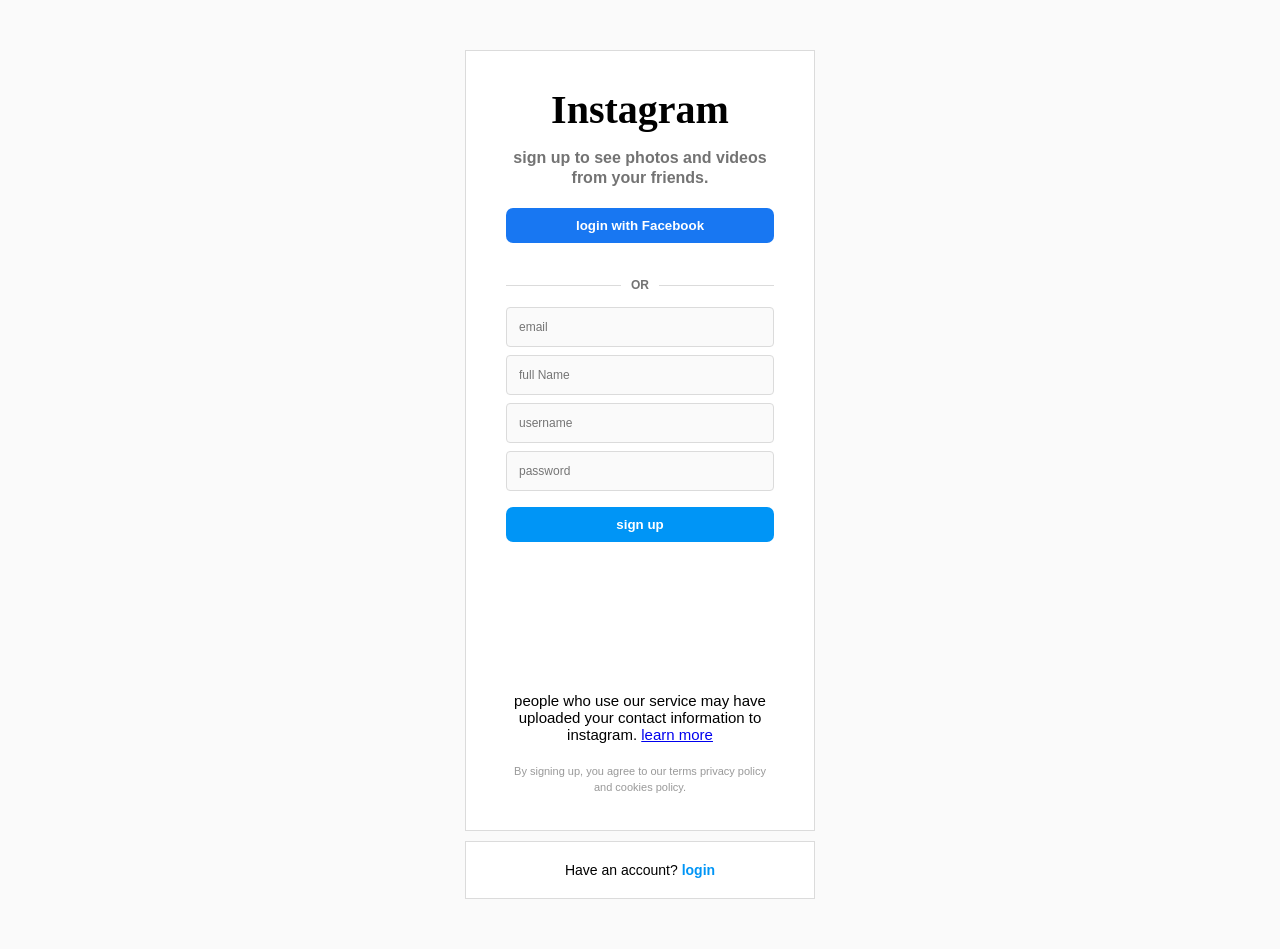
==== instagram-signup.html @ 35f0b556 "Add files via upload" ====
<html lang="en">
<head>
  <meta charset="UTF-8">
  <meta name="viewport" content="width=device-width, initial-scale=1.0">
  <title>Instagram sign up</title>
  <link rel="stylesheet" href="instagram-signup.css">
</head>
<body>

    <link rel="stylesheet" href="instagram-signup.css">
   <div class="container">
    <div class="signup-box">
      <h1>Instagram</h1>
      <p class="intro">
        sign up to see photos and videos from your friends.
      </p>

      <button class="facebook-btn">
        login with Facebook
     </button>

     <div class="or">
      <span></span>
      <p>OR</p>
      <span></span>
     </div>

     <form id="signupform">

      <input type="email" id="email" placeholder="email">

      <input type="text" id="fulname" placeholder="full Name">

      <input type="text" id="username" placeholder="username">

      <input type="password" id="password" placeholder="password">

      <button type="submit" class="signup-btn">
        sign up
      </button>
      </form>

      <p class="more">
        people who use our service may have uploaded 
        your contact information to instagram. <a href="#">learn more</a>

      </p>

      <p class="terms">
        By signing up, you agree to our terms privacy
        policy and cookies policy.
      </p>

      </div>

      <div class="login-box">
        Have an account?
        <a href="#">login</a>
       </div>
       </div>

  <script></script>
</body>
</html>
---- instagram-signup.css ----
* {
    margin: 0;
    padding: 0;
    box-sizing: border-box;
}

body {
    font-family: Arial, sans-serif;
    background-color: #fafafa;
}

.container {
    width: 350px;
    margin: 50px auto;
}

.signup-box {
    background-color: white;
    border: 1px solid #dbdbdb;
    padding: 35px 40px;
    text-align: center;
}

h1 {
    font-family: cursive;
    font-size: 40px;
    margin-bottom: 15px;
}

.intro {
    color: #737373;
    font-size: 16px;
    font-weight: bold;
    line-height: 20px;
    margin-bottom: 20px;
}

.facebook-btn,
.signup-btn {
    width: 100%;
    border: none;
    color: white;
    padding: 10px;
    border-radius: 7px;
    font-weight: bold;
    cursor: pointer;
}

.facebook-btn {
    background-color: #1877f2;
    margin-bottom: 20px;
}

.or {
    display: flex;
    align-items: center;
    gap: 10px;
    margin: 15px 0;
}

.or span {
    height: 1px;
    background-color: #dbdbdb;
    flex: 1;
}

.or p {
    color: #737373;
    font-size: 12px;
    font-weight: bold;
}

input {
    width: 100%;
    padding: 12px;
    margin-bottom: 8px;
    border: 1px solid #dbdbdb;
    background-color: #fafafa;
    border-radius: 4px;
    font-size: 12px;
}

input:focus {
    outline: none;
    border-color: #999;
}

.signup-btn {
    background-color: #0095f6;
    margin-top: 8px;
}

.signup-btn:hover {
    background-color: #1877f2;
}

.terms {
    color: #737373ba;
    font-size: 11px;
    line-height: 16px;
    margin-top: 20px;
}

.login-box {
    background-color: white;
    border: 1px solid #dbdbdb;
    margin-top: 10px;
    padding: 20px;
    text-align: center;
    font-size: 14px;
}

.login-box a {
    color: #0095f6;
    font-weight: bold;
    text-decoration: none;
}


.more{margin-top: 150px;
font-size: 15px;
color: black;
}
---- instagram-signup.css ----
* {
    margin: 0;
    padding: 0;
    box-sizing: border-box;
}

body {
    font-family: Arial, sans-serif;
    background-color: #fafafa;
}

.container {
    width: 350px;
    margin: 50px auto;
}

.signup-box {
    background-color: white;
    border: 1px solid #dbdbdb;
    padding: 35px 40px;
    text-align: center;
}

h1 {
    font-family: cursive;
    font-size: 40px;
    margin-bottom: 15px;
}

.intro {
    color: #737373;
    font-size: 16px;
    font-weight: bold;
    line-height: 20px;
    margin-bottom: 20px;
}

.facebook-btn,
.signup-btn {
    width: 100%;
    border: none;
    color: white;
    padding: 10px;
    border-radius: 7px;
    font-weight: bold;
    cursor: pointer;
}

.facebook-btn {
    background-color: #1877f2;
    margin-bottom: 20px;
}

.or {
    display: flex;
    align-items: center;
    gap: 10px;
    margin: 15px 0;
}

.or span {
    height: 1px;
    background-color: #dbdbdb;
    flex: 1;
}

.or p {
    color: #737373;
    font-size: 12px;
    font-weight: bold;
}

input {
    width: 100%;
    padding: 12px;
    margin-bottom: 8px;
    border: 1px solid #dbdbdb;
    background-color: #fafafa;
    border-radius: 4px;
    font-size: 12px;
}

input:focus {
    outline: none;
    border-color: #999;
}

.signup-btn {
    background-color: #0095f6;
    margin-top: 8px;
}

.signup-btn:hover {
    background-color: #1877f2;
}

.terms {
    color: #737373ba;
    font-size: 11px;
    line-height: 16px;
    margin-top: 20px;
}

.login-box {
    background-color: white;
    border: 1px solid #dbdbdb;
    margin-top: 10px;
    padding: 20px;
    text-align: center;
    font-size: 14px;
}

.login-box a {
    color: #0095f6;
    font-weight: bold;
    text-decoration: none;
}


.more{margin-top: 150px;
font-size: 15px;
color: black;
}
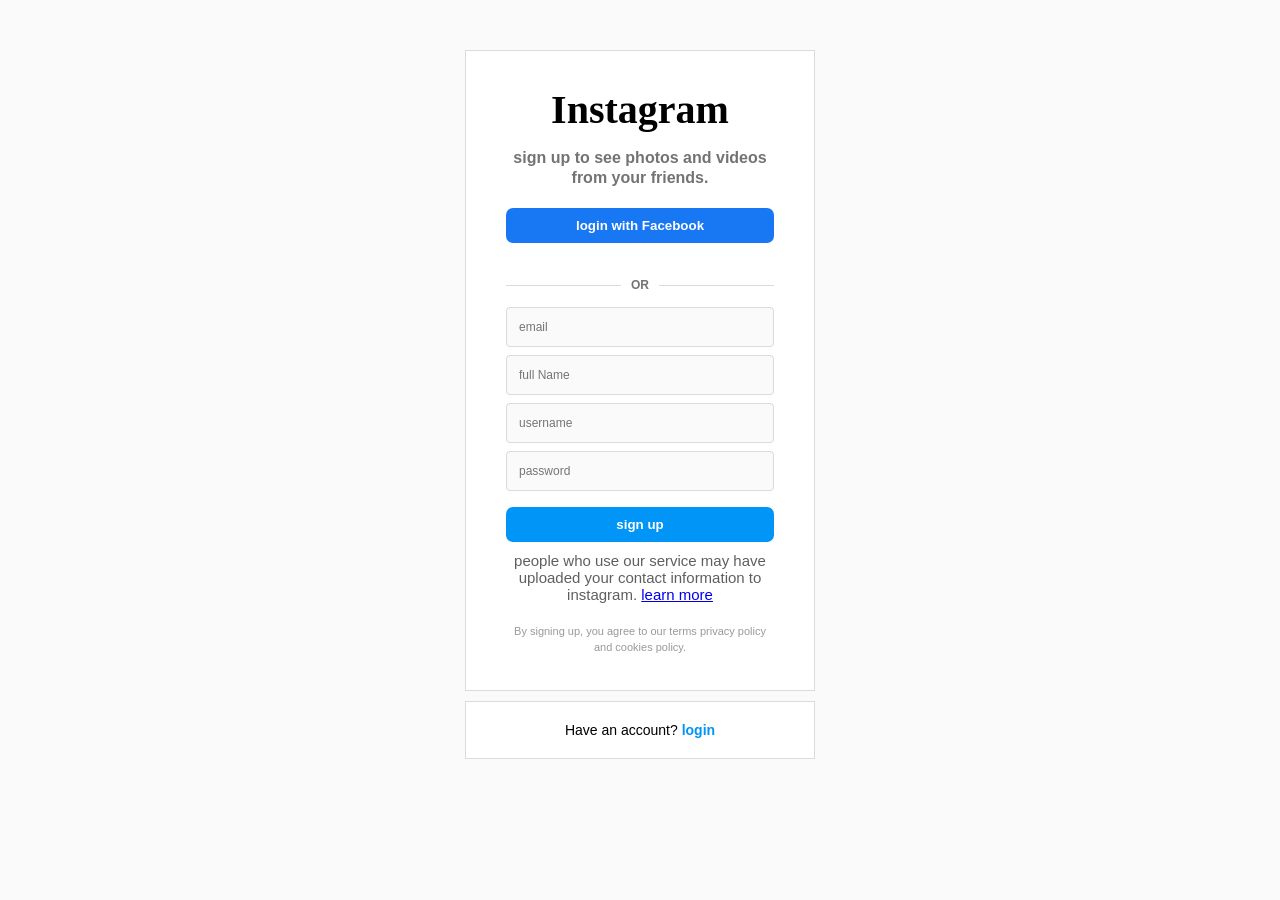
==== commit 29abf802: "Fix HTML structure and update login link" ====
--- a/instagram-signup.html
+++ b/instagram-signup.html
@@ -56,10 +56,10 @@
 
       <div class="login-box">
         Have an account?
-        <a href="#">login</a>
+        <a href="instagram.html">login</a>
        </div>
        </div>
 
   <script></script>
 </body>
-</html>+</html>
--- a/instagram-signup.css
+++ b/instagram-signup.css
@@ -117,7 +117,13 @@
 }
 
 
-.more{margin-top: 150px;
+.more{margin-top: 10px;
 font-size: 15px;
-color: black;
-}+color: rgba(0, 0, 0, 0.63);
+}
+
+.message{color:green ;
+font-size: 13px;}
+
+.message.error{color: red;
+font-size: 13px;}
--- a/instagram-signup.css
+++ b/instagram-signup.css
@@ -117,7 +117,13 @@
 }
 
 
-.more{margin-top: 150px;
+.more{margin-top: 10px;
 font-size: 15px;
-color: black;
-}+color: rgba(0, 0, 0, 0.63);
+}
+
+.message{color:green ;
+font-size: 13px;}
+
+.message.error{color: red;
+font-size: 13px;}
